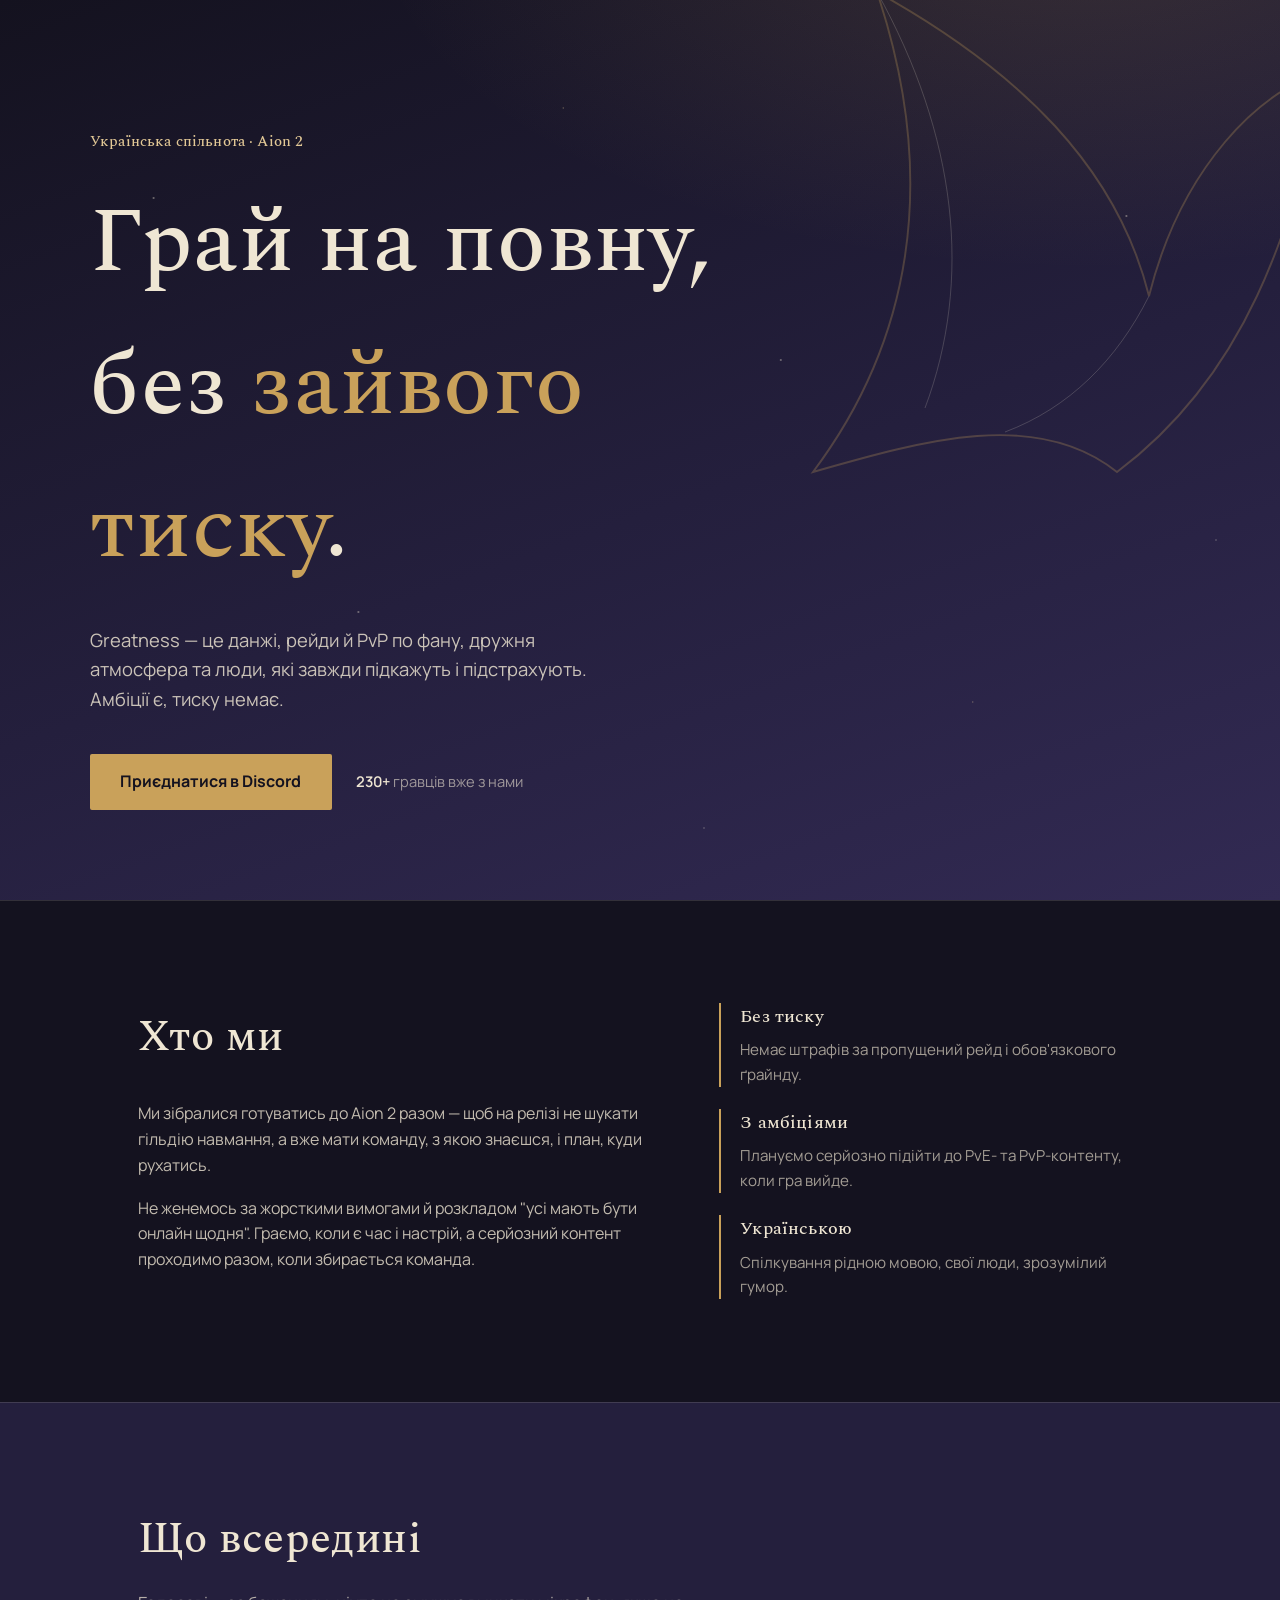
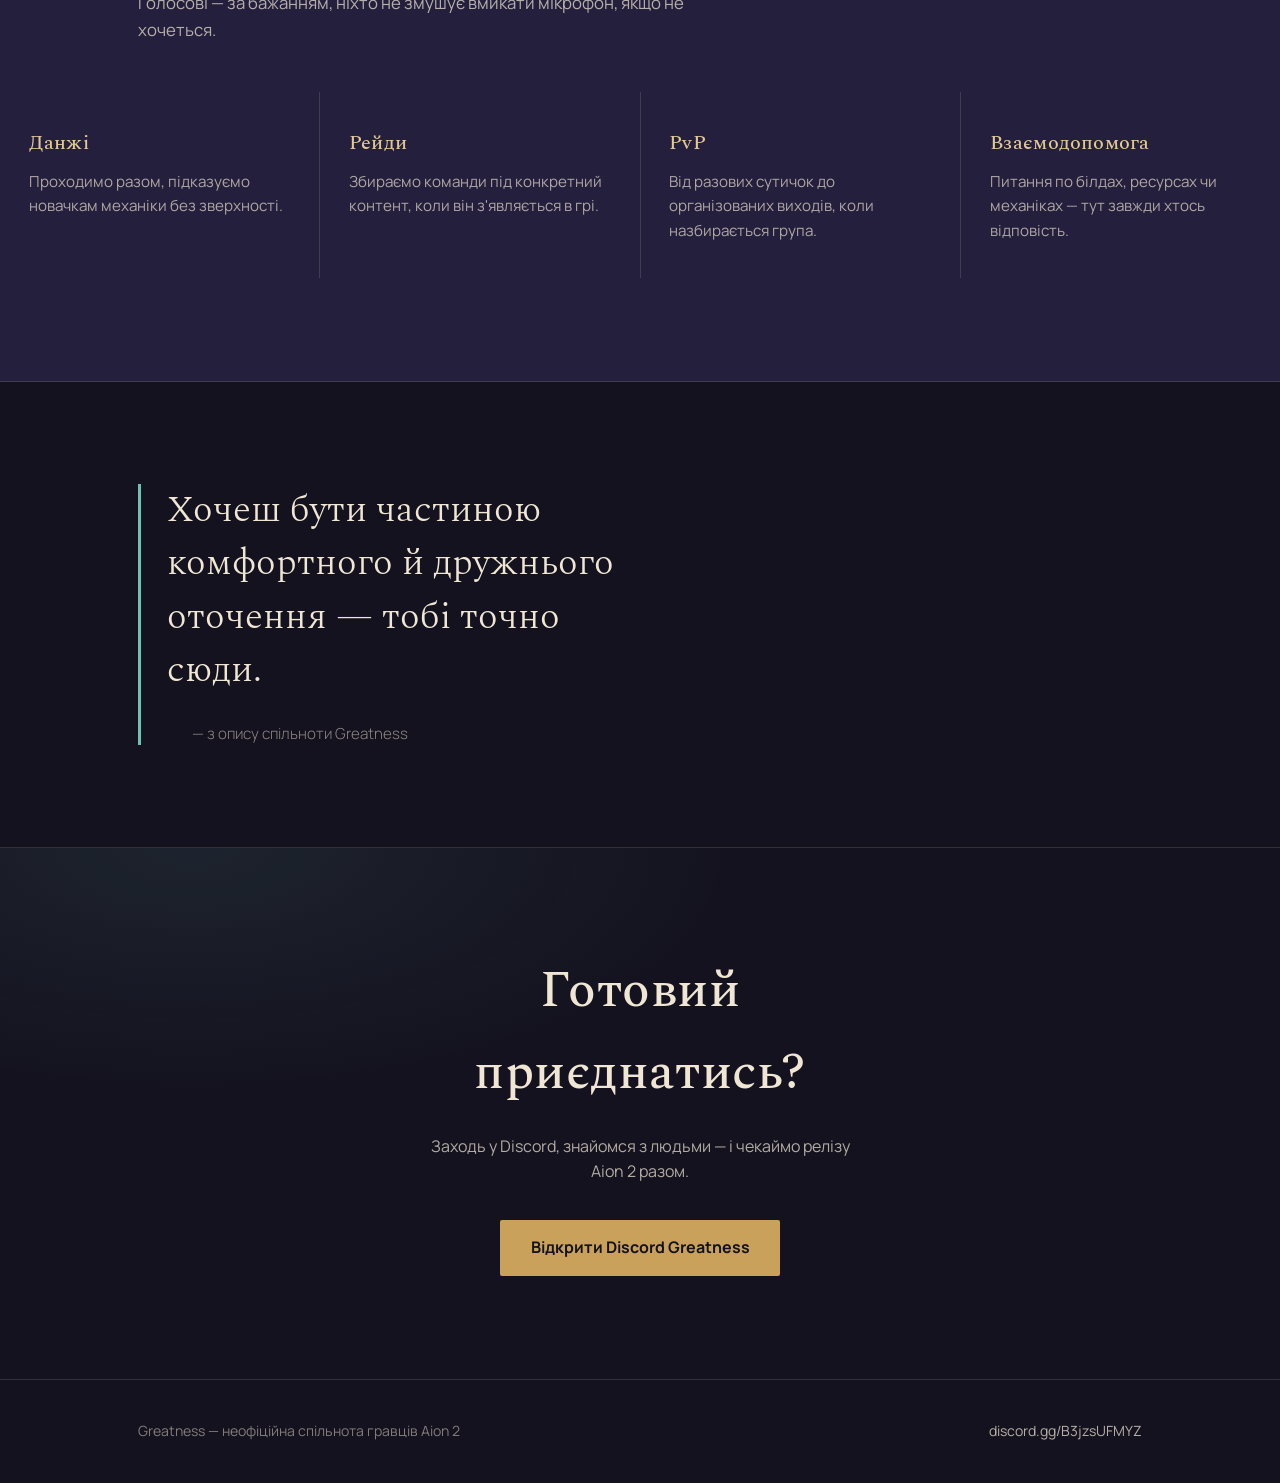
==== index.html @ 513e1561 "Add files via upload" ====
<!DOCTYPE html>
<html lang="uk">
<head>
<meta charset="UTF-8">
<meta name="viewport" content="width=device-width, initial-scale=1.0">
<title>Greatness — українська спільнота Aion 2</title>
<meta name="description" content="Greatness — українська ігрова спільнота Aion 2. Данжі, рейди, PvP, дружня атмосфера без зайвого тиску.">
<link rel="preconnect" href="https://fonts.googleapis.com">
<link rel="preconnect" href="https://fonts.gstatic.com" crossorigin>
<link href="https://fonts.googleapis.com/css2?family=Spectral:wght@300;400;500;600&family=Manrope:wght@400;500;600;700&display=swap" rel="stylesheet">
<style>
  :root{
    --ink: #14121f;
    --twilight: #241f3d;
    --twilight-2: #322a53;
    --gold: #c9a15a;
    --gold-soft: #e2c896;
    --parchment: #efe6d3;
    --teal: #6fbfb3;
    --line: rgba(239,230,211,0.14);
    --max: 1100px;
  }

  *{box-sizing:border-box;}
  html{scroll-behavior:smooth;}
  body{
    margin:0;
    background:var(--ink);
    color:var(--parchment);
    font-family:'Manrope', sans-serif;
    font-size:16px;
    line-height:1.6;
    -webkit-font-smoothing:antialiased;
  }
  h1,h2,h3,.serif{
    font-family:'Spectral', serif;
    font-weight:500;
    margin:0;
    letter-spacing:0.01em;
  }
  a{color:inherit;}
  img,svg{display:block;max-width:100%;}
  .wrap{max-width:var(--max); margin:0 auto; padding:0 clamp(1.25rem, 4vw, 3rem);}

  /* ---------- HERO ---------- */
  .hero{
    position:relative;
    min-height:100svh;
    display:flex;
    align-items:center;
    overflow:hidden;
    background:
      radial-gradient(1200px 600px at 85% -10%, rgba(201,161,90,0.16), transparent 60%),
      linear-gradient(160deg, var(--ink) 0%, var(--twilight) 55%, var(--twilight-2) 100%);
  }
  .stars{
    position:absolute; inset:0;
    background-image:
      radial-gradient(1.5px 1.5px at 12% 22%, var(--parchment), transparent),
      radial-gradient(1.5px 1.5px at 28% 68%, var(--parchment), transparent),
      radial-gradient(1px 1px at 44% 12%, var(--gold-soft), transparent),
      radial-gradient(1.5px 1.5px at 61% 40%, var(--parchment), transparent),
      radial-gradient(1px 1px at 76% 78%, var(--gold-soft), transparent),
      radial-gradient(1.5px 1.5px at 88% 24%, var(--parchment), transparent),
      radial-gradient(1px 1px at 95% 60%, var(--parchment), transparent),
      radial-gradient(1.5px 1.5px at 20% 88%, var(--gold-soft), transparent),
      radial-gradient(1px 1px at 55% 92%, var(--parchment), transparent);
    opacity:0.55;
    pointer-events:none;
  }
  .wing{
    position:absolute;
    top:-8%;
    right:-6%;
    width:min(60vw, 640px);
    opacity:0.5;
    pointer-events:none;
  }
  .hero-inner{
    position:relative;
    z-index:1;
    width:100%;
    padding:7.5rem 0 5rem;
  }
  .kicker{
    font-size:0.95rem;
    color:var(--gold-soft);
    margin-bottom:1.1rem;
  }
  .hero h1{
    font-size:clamp(3rem, 8vw, 5.6rem);
    color:var(--parchment);
    max-width:14ch;
  }
  .hero h1 em{
    font-style:normal;
    color:var(--gold);
  }
  .hero p.lede{
    margin-top:1.5rem;
    max-width:46ch;
    font-size:1.15rem;
    color:rgba(239,230,211,0.82);
  }
  .hero-actions{
    margin-top:2.5rem;
    display:flex;
    align-items:center;
    gap:1.5rem;
    flex-wrap:wrap;
  }
  .btn{
    display:inline-flex;
    align-items:center;
    gap:0.6rem;
    background:var(--gold);
    color:var(--ink);
    text-decoration:none;
    font-family:'Manrope', sans-serif;
    font-weight:700;
    font-size:1rem;
    padding:0.95rem 1.9rem;
    border-radius:2px;
    transition:transform 0.15s ease, background 0.15s ease;
  }
  .btn:hover{background:var(--gold-soft); transform:translateY(-1px);}
  .btn:focus-visible{outline:2px solid var(--teal); outline-offset:3px;}
  .stat{
    font-size:0.92rem;
    color:rgba(239,230,211,0.6);
  }
  .stat strong{color:var(--parchment); font-weight:600;}

  /* ---------- SECTION SHARED ---------- */
  section{padding:clamp(4rem, 8vw, 7rem) 0;}
  .section-head{
    max-width:56ch;
    margin-bottom:3rem;
  }
  .section-head h2{
    font-size:clamp(2rem, 4vw, 2.7rem);
    color:var(--parchment);
  }
  .section-head p{
    margin-top:1rem;
    color:rgba(239,230,211,0.72);
    font-size:1.05rem;
  }

  /* ---------- ABOUT ---------- */
  .about{border-top:1px solid var(--line);}
  .about-grid{
    display:grid;
    grid-template-columns:1.1fr 0.9fr;
    gap:clamp(2rem, 5vw, 5rem);
    align-items:start;
  }
  .about-grid p{
    color:rgba(239,230,211,0.8);
    margin:0 0 1.1rem;
    max-width:52ch;
  }
  .pillars{
    display:flex;
    flex-direction:column;
    gap:1.4rem;
  }
  .pillar{
    border-left:2px solid var(--gold);
    padding-left:1.2rem;
  }
  .pillar h3{
    font-size:1.15rem;
    color:var(--parchment);
    margin-bottom:0.35rem;
  }
  .pillar p{
    margin:0;
    font-size:0.95rem;
    color:rgba(239,230,211,0.65);
  }

  /* ---------- OFFER ---------- */
  .offer{background:var(--twilight); border-top:1px solid var(--line); border-bottom:1px solid var(--line);}
  .offer-grid{
    display:grid;
    grid-template-columns:repeat(auto-fit, minmax(230px, 1fr));
    gap:1px;
    background:var(--line);
  }
  .offer-card{
    background:var(--twilight);
    padding:2.2rem 1.8rem;
  }
  .offer-card h3{
    color:var(--gold-soft);
    font-size:1.25rem;
    margin-bottom:0.7rem;
  }
  .offer-card p{
    margin:0;
    color:rgba(239,230,211,0.68);
    font-size:0.95rem;
  }

  /* ---------- VIBE / QUOTE ---------- */
  .vibe{text-align:left;}
  .vibe blockquote{
    margin:0;
    font-family:'Spectral', serif;
    font-weight:300;
    font-size:clamp(1.6rem, 3.4vw, 2.3rem);
    line-height:1.45;
    max-width:26ch;
    color:var(--parchment);
    position:relative;
    padding-left:1.6rem;
    border-left:3px solid var(--teal);
  }
  .vibe cite{
    display:block;
    margin-top:1.6rem;
    font-style:normal;
    font-family:'Manrope', sans-serif;
    font-size:0.95rem;
    color:rgba(239,230,211,0.55);
    padding-left:1.6rem;
  }

  /* ---------- JOIN ---------- */
  .join{
    border-top:1px solid var(--line);
    background:
      radial-gradient(900px 400px at 15% 0%, rgba(111,191,179,0.10), transparent 60%),
      var(--ink);
    text-align:center;
  }
  .join h2{
    font-size:clamp(2.1rem, 5vw, 3.2rem);
    max-width:18ch;
    margin:0 auto;
  }
  .join p{
    margin:1.2rem auto 2.2rem;
    max-width:44ch;
    color:rgba(239,230,211,0.72);
  }

  footer{
    border-top:1px solid var(--line);
    padding:2.5rem 0;
  }
  .footer-row{
    display:flex;
    justify-content:space-between;
    align-items:center;
    flex-wrap:wrap;
    gap:1rem;
    font-size:0.88rem;
    color:rgba(239,230,211,0.5);
  }
  .footer-row a{
    color:rgba(239,230,211,0.75);
    text-decoration:none;
    border-bottom:1px solid transparent;
  }
  .footer-row a:hover{border-color:currentColor;}

  @media (max-width:760px){
    .about-grid{grid-template-columns:1fr;}
    .hero{min-height:auto; padding-top:2rem;}
    .hero-inner{padding:5.5rem 0 3.5rem;}
  }

  @media (prefers-reduced-motion: reduce){
    html{scroll-behavior:auto;}
    .btn{transition:none;}
  }
</style>
</head>
<body>

<header class="hero">
  <div class="stars" aria-hidden="true"></div>
  <svg class="wing" viewBox="0 0 400 400" aria-hidden="true">
    <path d="M60 340 C 120 260, 140 160, 100 40 C 190 90, 250 150, 270 230 C 290 150, 340 100, 380 90 C 360 190, 330 280, 250 340 C 200 300, 130 320, 60 340 Z"
          fill="none" stroke="#c9a15a" stroke-width="1.2" opacity="0.55"/>
    <path d="M100 40 C 150 130, 160 220, 130 300" fill="none" stroke="#efe6d3" stroke-width="0.6" opacity="0.4"/>
    <path d="M270 230 C 250 270, 220 300, 180 315" fill="none" stroke="#efe6d3" stroke-width="0.6" opacity="0.4"/>
  </svg>
  <div class="wrap hero-inner">
    <p class="kicker serif">Українська спільнота · Aion 2</p>
    <h1>Грай на повну, без <em>зайвого тиску</em>.</h1>
    <p class="lede">Greatness — це данжі, рейди й PvP по фану, дружня атмосфера та люди, які завжди підкажуть і підстрахують. Амбіції є, тиску немає.</p>
    <div class="hero-actions">
      <a class="btn" href="https://discord.gg/B3jzsUFMYZ" target="_blank" rel="noopener">Приєднатися в Discord</a>
      <span class="stat"><strong>230+</strong> гравців вже з нами</span>
    </div>
  </div>
</header>

<main>

  <section class="about">
    <div class="wrap about-grid">
      <div>
        <div class="section-head" style="margin-bottom:1.8rem;">
          <h2>Хто ми</h2>
        </div>
        <p>Ми зібралися готуватись до Aion 2 разом — щоб на релізі не шукати гільдію навмання, а вже мати команду, з якою знаєшся, і план, куди рухатись.</p>
        <p>Не женемось за жорсткими вимогами й розкладом "усі мають бути онлайн щодня". Граємо, коли є час і настрій, а серйозний контент проходимо разом, коли збирається команда.</p>
      </div>
      <div class="pillars">
        <div class="pillar">
          <h3>Без тиску</h3>
          <p>Немає штрафів за пропущений рейд і обов'язкового ґрайнду.</p>
        </div>
        <div class="pillar">
          <h3>З амбіціями</h3>
          <p>Плануємо серйозно підійти до PvE- та PvP-контенту, коли гра вийде.</p>
        </div>
        <div class="pillar">
          <h3>Українською</h3>
          <p>Спілкування рідною мовою, свої люди, зрозумілий гумор.</p>
        </div>
      </div>
    </div>
  </section>

  <section class="offer">
    <div class="wrap">
      <div class="section-head">
        <h2>Що всередині</h2>
        <p>Голосові — за бажанням, ніхто не змушує вмикати мікрофон, якщо не хочеться.</p>
      </div>
    </div>
    <div class="offer-grid">
      <div class="offer-card">
        <h3>Данжі</h3>
        <p>Проходимо разом, підказуємо новачкам механіки без зверхності.</p>
      </div>
      <div class="offer-card">
        <h3>Рейди</h3>
        <p>Збираємо команди під конкретний контент, коли він з'являється в грі.</p>
      </div>
      <div class="offer-card">
        <h3>PvP</h3>
        <p>Від разових сутичок до організованих виходів, коли назбирається група.</p>
      </div>
      <div class="offer-card">
        <h3>Взаємодопомога</h3>
        <p>Питання по білдах, ресурсах чи механіках — тут завжди хтось відповість.</p>
      </div>
    </div>
  </section>

  <section class="vibe">
    <div class="wrap">
      <blockquote>
        Хочеш бути частиною комфортного й дружнього оточення — тобі точно сюди.
        <cite>— з опису спільноти Greatness</cite>
      </blockquote>
    </div>
  </section>

  <section class="join">
    <div class="wrap">
      <h2 class="serif">Готовий приєднатись?</h2>
      <p>Заходь у Discord, знайомся з людьми — і чекаймо релізу Aion 2 разом.</p>
      <a class="btn" href="https://discord.gg/B3jzsUFMYZ" target="_blank" rel="noopener">Відкрити Discord Greatness</a>
    </div>
  </section>

</main>

<footer>
  <div class="wrap footer-row">
    <span>Greatness — неофіційна спільнота гравців Aion 2</span>
    <a href="https://discord.gg/B3jzsUFMYZ" target="_blank" rel="noopener">discord.gg/B3jzsUFMYZ</a>
  </div>
</footer>

</body>
</html>
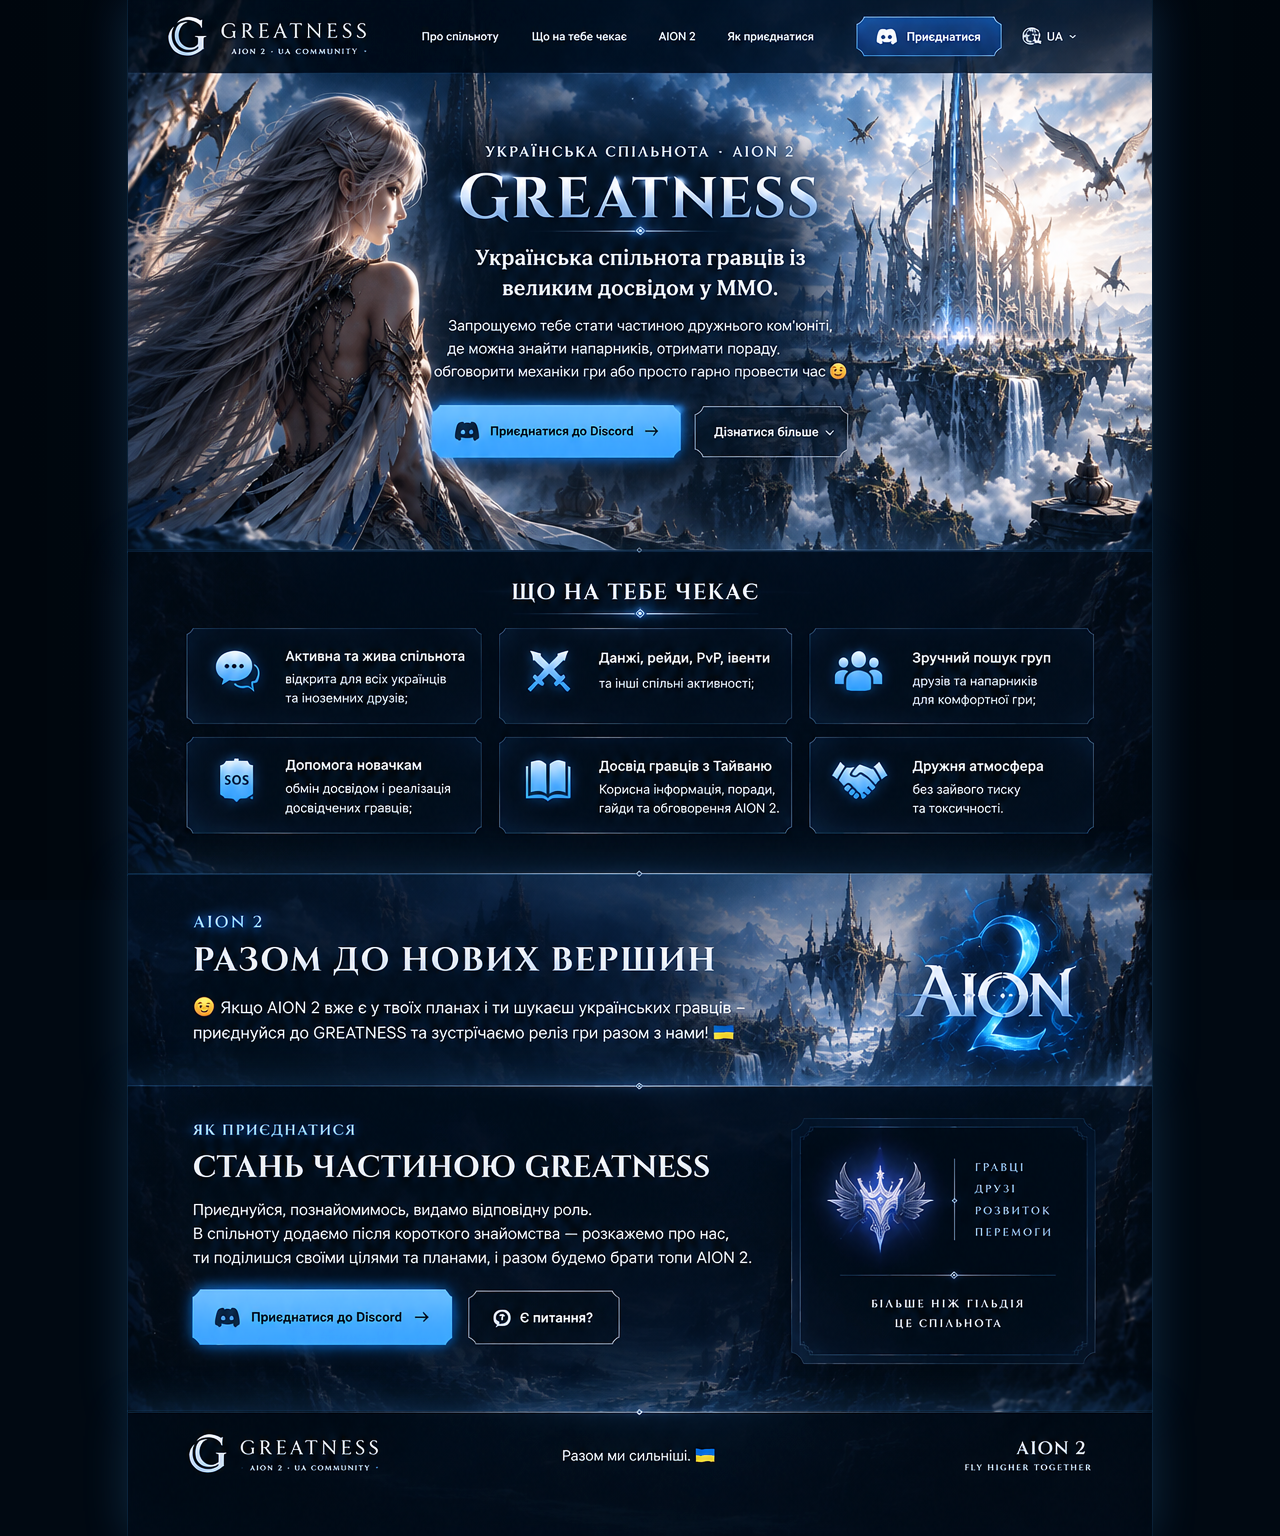
==== commit 42848a60: "Update index.html" ====
--- a/index.html
+++ b/index.html
@@ -1,384 +1,343 @@
-<!DOCTYPE html>
+<!doctype html>
 <html lang="uk">
 <head>
-<meta charset="UTF-8">
-<meta name="viewport" content="width=device-width, initial-scale=1.0">
-<title>Greatness — українська спільнота Aion 2</title>
-<meta name="description" content="Greatness — українська ігрова спільнота Aion 2. Данжі, рейди, PvP, дружня атмосфера без зайвого тиску.">
-<link rel="preconnect" href="https://fonts.googleapis.com">
-<link rel="preconnect" href="https://fonts.gstatic.com" crossorigin>
-<link href="https://fonts.googleapis.com/css2?family=Spectral:wght@300;400;500;600&family=Manrope:wght@400;500;600;700&display=swap" rel="stylesheet">
-<style>
-  :root{
-    --ink: #14121f;
-    --twilight: #241f3d;
-    --twilight-2: #322a53;
-    --gold: #c9a15a;
-    --gold-soft: #e2c896;
-    --parchment: #efe6d3;
-    --teal: #6fbfb3;
-    --line: rgba(239,230,211,0.14);
-    --max: 1100px;
-  }
-
-  *{box-sizing:border-box;}
-  html{scroll-behavior:smooth;}
-  body{
-    margin:0;
-    background:var(--ink);
-    color:var(--parchment);
-    font-family:'Manrope', sans-serif;
-    font-size:16px;
-    line-height:1.6;
-    -webkit-font-smoothing:antialiased;
-  }
-  h1,h2,h3,.serif{
-    font-family:'Spectral', serif;
-    font-weight:500;
-    margin:0;
-    letter-spacing:0.01em;
-  }
-  a{color:inherit;}
-  img,svg{display:block;max-width:100%;}
-  .wrap{max-width:var(--max); margin:0 auto; padding:0 clamp(1.25rem, 4vw, 3rem);}
-
-  /* ---------- HERO ---------- */
-  .hero{
-    position:relative;
-    min-height:100svh;
-    display:flex;
-    align-items:center;
-    overflow:hidden;
-    background:
-      radial-gradient(1200px 600px at 85% -10%, rgba(201,161,90,0.16), transparent 60%),
-      linear-gradient(160deg, var(--ink) 0%, var(--twilight) 55%, var(--twilight-2) 100%);
-  }
-  .stars{
-    position:absolute; inset:0;
-    background-image:
-      radial-gradient(1.5px 1.5px at 12% 22%, var(--parchment), transparent),
-      radial-gradient(1.5px 1.5px at 28% 68%, var(--parchment), transparent),
-      radial-gradient(1px 1px at 44% 12%, var(--gold-soft), transparent),
-      radial-gradient(1.5px 1.5px at 61% 40%, var(--parchment), transparent),
-      radial-gradient(1px 1px at 76% 78%, var(--gold-soft), transparent),
-      radial-gradient(1.5px 1.5px at 88% 24%, var(--parchment), transparent),
-      radial-gradient(1px 1px at 95% 60%, var(--parchment), transparent),
-      radial-gradient(1.5px 1.5px at 20% 88%, var(--gold-soft), transparent),
-      radial-gradient(1px 1px at 55% 92%, var(--parchment), transparent);
-    opacity:0.55;
-    pointer-events:none;
-  }
-  .wing{
-    position:absolute;
-    top:-8%;
-    right:-6%;
-    width:min(60vw, 640px);
-    opacity:0.5;
-    pointer-events:none;
-  }
-  .hero-inner{
-    position:relative;
-    z-index:1;
-    width:100%;
-    padding:7.5rem 0 5rem;
-  }
-  .kicker{
-    font-size:0.95rem;
-    color:var(--gold-soft);
-    margin-bottom:1.1rem;
-  }
-  .hero h1{
-    font-size:clamp(3rem, 8vw, 5.6rem);
-    color:var(--parchment);
-    max-width:14ch;
-  }
-  .hero h1 em{
-    font-style:normal;
-    color:var(--gold);
-  }
-  .hero p.lede{
-    margin-top:1.5rem;
-    max-width:46ch;
-    font-size:1.15rem;
-    color:rgba(239,230,211,0.82);
-  }
-  .hero-actions{
-    margin-top:2.5rem;
-    display:flex;
-    align-items:center;
-    gap:1.5rem;
-    flex-wrap:wrap;
-  }
-  .btn{
-    display:inline-flex;
-    align-items:center;
-    gap:0.6rem;
-    background:var(--gold);
-    color:var(--ink);
-    text-decoration:none;
-    font-family:'Manrope', sans-serif;
-    font-weight:700;
-    font-size:1rem;
-    padding:0.95rem 1.9rem;
-    border-radius:2px;
-    transition:transform 0.15s ease, background 0.15s ease;
-  }
-  .btn:hover{background:var(--gold-soft); transform:translateY(-1px);}
-  .btn:focus-visible{outline:2px solid var(--teal); outline-offset:3px;}
-  .stat{
-    font-size:0.92rem;
-    color:rgba(239,230,211,0.6);
-  }
-  .stat strong{color:var(--parchment); font-weight:600;}
-
-  /* ---------- SECTION SHARED ---------- */
-  section{padding:clamp(4rem, 8vw, 7rem) 0;}
-  .section-head{
-    max-width:56ch;
-    margin-bottom:3rem;
-  }
-  .section-head h2{
-    font-size:clamp(2rem, 4vw, 2.7rem);
-    color:var(--parchment);
-  }
-  .section-head p{
-    margin-top:1rem;
-    color:rgba(239,230,211,0.72);
-    font-size:1.05rem;
-  }
-
-  /* ---------- ABOUT ---------- */
-  .about{border-top:1px solid var(--line);}
-  .about-grid{
-    display:grid;
-    grid-template-columns:1.1fr 0.9fr;
-    gap:clamp(2rem, 5vw, 5rem);
-    align-items:start;
-  }
-  .about-grid p{
-    color:rgba(239,230,211,0.8);
-    margin:0 0 1.1rem;
-    max-width:52ch;
-  }
-  .pillars{
-    display:flex;
-    flex-direction:column;
-    gap:1.4rem;
-  }
-  .pillar{
-    border-left:2px solid var(--gold);
-    padding-left:1.2rem;
-  }
-  .pillar h3{
-    font-size:1.15rem;
-    color:var(--parchment);
-    margin-bottom:0.35rem;
-  }
-  .pillar p{
-    margin:0;
-    font-size:0.95rem;
-    color:rgba(239,230,211,0.65);
-  }
-
-  /* ---------- OFFER ---------- */
-  .offer{background:var(--twilight); border-top:1px solid var(--line); border-bottom:1px solid var(--line);}
-  .offer-grid{
-    display:grid;
-    grid-template-columns:repeat(auto-fit, minmax(230px, 1fr));
-    gap:1px;
-    background:var(--line);
-  }
-  .offer-card{
-    background:var(--twilight);
-    padding:2.2rem 1.8rem;
-  }
-  .offer-card h3{
-    color:var(--gold-soft);
-    font-size:1.25rem;
-    margin-bottom:0.7rem;
-  }
-  .offer-card p{
-    margin:0;
-    color:rgba(239,230,211,0.68);
-    font-size:0.95rem;
-  }
-
-  /* ---------- VIBE / QUOTE ---------- */
-  .vibe{text-align:left;}
-  .vibe blockquote{
-    margin:0;
-    font-family:'Spectral', serif;
-    font-weight:300;
-    font-size:clamp(1.6rem, 3.4vw, 2.3rem);
-    line-height:1.45;
-    max-width:26ch;
-    color:var(--parchment);
-    position:relative;
-    padding-left:1.6rem;
-    border-left:3px solid var(--teal);
-  }
-  .vibe cite{
-    display:block;
-    margin-top:1.6rem;
-    font-style:normal;
-    font-family:'Manrope', sans-serif;
-    font-size:0.95rem;
-    color:rgba(239,230,211,0.55);
-    padding-left:1.6rem;
-  }
-
-  /* ---------- JOIN ---------- */
-  .join{
-    border-top:1px solid var(--line);
-    background:
-      radial-gradient(900px 400px at 15% 0%, rgba(111,191,179,0.10), transparent 60%),
-      var(--ink);
-    text-align:center;
-  }
-  .join h2{
-    font-size:clamp(2.1rem, 5vw, 3.2rem);
-    max-width:18ch;
-    margin:0 auto;
-  }
-  .join p{
-    margin:1.2rem auto 2.2rem;
-    max-width:44ch;
-    color:rgba(239,230,211,0.72);
-  }
-
-  footer{
-    border-top:1px solid var(--line);
-    padding:2.5rem 0;
-  }
-  .footer-row{
-    display:flex;
-    justify-content:space-between;
-    align-items:center;
-    flex-wrap:wrap;
-    gap:1rem;
-    font-size:0.88rem;
-    color:rgba(239,230,211,0.5);
-  }
-  .footer-row a{
-    color:rgba(239,230,211,0.75);
-    text-decoration:none;
-    border-bottom:1px solid transparent;
-  }
-  .footer-row a:hover{border-color:currentColor;}
-
-  @media (max-width:760px){
-    .about-grid{grid-template-columns:1fr;}
-    .hero{min-height:auto; padding-top:2rem;}
-    .hero-inner{padding:5.5rem 0 3.5rem;}
-  }
-
-  @media (prefers-reduced-motion: reduce){
-    html{scroll-behavior:auto;}
-    .btn{transition:none;}
-  }
-</style>
+  <meta charset="utf-8">
+
+  <meta
+    name="viewport"
+    content="width=device-width, initial-scale=1"
+  >
+
+  <meta
+    name="theme-color"
+    content="#020b15"
+  >
+
+  <title>
+    GREATNESS — українська гільдія та спільнота AION 2
+  </title>
+
+  <meta
+    name="description"
+    content="GREATNESS — українська гільдія та спільнота AION 2. Знаходь українських гравців, напарників і групи для данжів, рейдів та PvP. Приєднуйся до спільноти."
+  >
+
+  <meta
+    name="robots"
+    content="index, follow"
+  >
+
+  <link
+    rel="canonical"
+    href="https://virheon.github.io/greatness-aion2/"
+  >
+
+  <!-- Open Graph -->
+  <meta
+    property="og:type"
+    content="website"
+  >
+
+  <meta
+    property="og:site_name"
+    content="GREATNESS"
+  >
+
+  <meta
+    property="og:locale"
+    content="uk_UA"
+  >
+
+  <meta
+    property="og:title"
+    content="GREATNESS — українська гільдія та спільнота AION 2"
+  >
+
+  <meta
+    property="og:description"
+    content="Українська спільнота та гільдія AION 2. Гравці, групи, данжі, рейди, PvP, гайди та спільна підготовка до гри."
+  >
+
+  <meta
+    property="og:url"
+    content="https://virheon.github.io/greatness-aion2/"
+  >
+
+  <meta
+    property="og:image"
+    content="https://virheon.github.io/greatness-aion2/assets/section-hero.png"
+  >
+
+  <meta
+    property="og:image:alt"
+    content="GREATNESS — українська спільнота AION 2"
+  >
+
+  <!-- Twitter / social preview -->
+  <meta
+    name="twitter:card"
+    content="summary_large_image"
+  >
+
+  <meta
+    name="twitter:title"
+    content="GREATNESS — українська гільдія та спільнота AION 2"
+  >
+
+  <meta
+    name="twitter:description"
+    content="Українська спільнота гравців AION 2. Напарники, групи, данжі, рейди, PvP та спільна підготовка до гри."
+  >
+
+  <meta
+    name="twitter:image"
+    content="https://virheon.github.io/greatness-aion2/assets/section-hero.png"
+  >
+
+  <link
+    rel="stylesheet"
+    href="styles.css"
+  >
 </head>
+
 <body>
 
-<header class="hero">
-  <div class="stars" aria-hidden="true"></div>
-  <svg class="wing" viewBox="0 0 400 400" aria-hidden="true">
-    <path d="M60 340 C 120 260, 140 160, 100 40 C 190 90, 250 150, 270 230 C 290 150, 340 100, 380 90 C 360 190, 330 280, 250 340 C 200 300, 130 320, 60 340 Z"
-          fill="none" stroke="#c9a15a" stroke-width="1.2" opacity="0.55"/>
-    <path d="M100 40 C 150 130, 160 220, 130 300" fill="none" stroke="#efe6d3" stroke-width="0.6" opacity="0.4"/>
-    <path d="M270 230 C 250 270, 220 300, 180 315" fill="none" stroke="#efe6d3" stroke-width="0.6" opacity="0.4"/>
-  </svg>
-  <div class="wrap hero-inner">
-    <p class="kicker serif">Українська спільнота · Aion 2</p>
-    <h1>Грай на повну, без <em>зайвого тиску</em>.</h1>
-    <p class="lede">Greatness — це данжі, рейди й PvP по фану, дружня атмосфера та люди, які завжди підкажуть і підстрахують. Амбіції є, тиску немає.</p>
-    <div class="hero-actions">
-      <a class="btn" href="https://discord.gg/B3jzsUFMYZ" target="_blank" rel="noopener">Приєднатися в Discord</a>
-      <span class="stat"><strong>230+</strong> гравців вже з нами</span>
-    </div>
-  </div>
-</header>
-
-<main>
-
-  <section class="about">
-    <div class="wrap about-grid">
-      <div>
-        <div class="section-head" style="margin-bottom:1.8rem;">
-          <h2>Хто ми</h2>
-        </div>
-        <p>Ми зібралися готуватись до Aion 2 разом — щоб на релізі не шукати гільдію навмання, а вже мати команду, з якою знаєшся, і план, куди рухатись.</p>
-        <p>Не женемось за жорсткими вимогами й розкладом "усі мають бути онлайн щодня". Граємо, коли є час і настрій, а серйозний контент проходимо разом, коли збирається команда.</p>
-      </div>
-      <div class="pillars">
-        <div class="pillar">
-          <h3>Без тиску</h3>
-          <p>Немає штрафів за пропущений рейд і обов'язкового ґрайнду.</p>
-        </div>
-        <div class="pillar">
-          <h3>З амбіціями</h3>
-          <p>Плануємо серйозно підійти до PvE- та PvP-контенту, коли гра вийде.</p>
-        </div>
-        <div class="pillar">
-          <h3>Українською</h3>
-          <p>Спілкування рідною мовою, свої люди, зрозумілий гумор.</p>
-        </div>
-      </div>
-    </div>
-  </section>
-
-  <section class="offer">
-    <div class="wrap">
-      <div class="section-head">
-        <h2>Що всередині</h2>
-        <p>Голосові — за бажанням, ніхто не змушує вмикати мікрофон, якщо не хочеться.</p>
-      </div>
-    </div>
-    <div class="offer-grid">
-      <div class="offer-card">
-        <h3>Данжі</h3>
-        <p>Проходимо разом, підказуємо новачкам механіки без зверхності.</p>
-      </div>
-      <div class="offer-card">
-        <h3>Рейди</h3>
-        <p>Збираємо команди під конкретний контент, коли він з'являється в грі.</p>
-      </div>
-      <div class="offer-card">
-        <h3>PvP</h3>
-        <p>Від разових сутичок до організованих виходів, коли назбирається група.</p>
-      </div>
-      <div class="offer-card">
-        <h3>Взаємодопомога</h3>
-        <p>Питання по білдах, ресурсах чи механіках — тут завжди хтось відповість.</p>
-      </div>
-    </div>
-  </section>
-
-  <section class="vibe">
-    <div class="wrap">
-      <blockquote>
-        Хочеш бути частиною комфортного й дружнього оточення — тобі точно сюди.
-        <cite>— з опису спільноти Greatness</cite>
-      </blockquote>
-    </div>
-  </section>
-
-  <section class="join">
-    <div class="wrap">
-      <h2 class="serif">Готовий приєднатись?</h2>
-      <p>Заходь у Discord, знайомся з людьми — і чекаймо релізу Aion 2 разом.</p>
-      <a class="btn" href="https://discord.gg/B3jzsUFMYZ" target="_blank" rel="noopener">Відкрити Discord Greatness</a>
-    </div>
-  </section>
-
-</main>
-
-<footer>
-  <div class="wrap footer-row">
-    <span>Greatness — неофіційна спільнота гравців Aion 2</span>
-    <a href="https://discord.gg/B3jzsUFMYZ" target="_blank" rel="noopener">discord.gg/B3jzsUFMYZ</a>
-  </div>
-</footer>
+  <main
+    class="page"
+    id="top"
+  >
+
+    <!-- =====================================================
+         COMMUNITY / HERO
+         ===================================================== -->
+
+    <section
+      class="visual hero"
+      id="community"
+      aria-labelledby="page-title"
+    >
+
+      <img
+        src="assets/section-hero.png"
+        alt="GREATNESS — українська гільдія та спільнота AION 2"
+        class="visual__image"
+      >
+
+      <!-- Основний H1 для пошукових систем.
+           Візуально прихований, щоб не змінювати дизайн. -->
+      <h1
+        id="page-title"
+        style="
+          position:absolute;
+          width:1px;
+          height:1px;
+          padding:0;
+          margin:-1px;
+          overflow:hidden;
+          clip:rect(0,0,0,0);
+          white-space:nowrap;
+          border:0;
+        "
+      >
+        GREATNESS — українська гільдія та спільнота AION 2
+      </h1>
+
+      <!-- Header navigation -->
+
+      <a
+        class="hotspot hotspot--community"
+        href="#community"
+        aria-label="Про спільноту GREATNESS"
+      ></a>
+
+      <a
+        class="hotspot hotspot--features-nav"
+        href="#features"
+        aria-label="Що на тебе чекає"
+      ></a>
+
+      <a
+        class="hotspot hotspot--aion-nav"
+        href="#aion"
+        aria-label="AION 2"
+      ></a>
+
+      <a
+        class="hotspot hotspot--join-nav"
+        href="#join"
+        aria-label="Як приєднатися до гільдії"
+      ></a>
+
+      <a
+        class="hotspot hotspot--header-discord"
+        href="https://discord.gg/B3jzsUFMYZ"
+        target="_blank"
+        rel="noopener noreferrer"
+        aria-label="Приєднатися до Discord GREATNESS"
+      ></a>
+
+      <!-- Hero buttons -->
+
+      <a
+        class="hotspot hotspot--hero-discord"
+        href="https://discord.gg/B3jzsUFMYZ"
+        target="_blank"
+        rel="noopener noreferrer"
+        aria-label="Приєднатися до Discord GREATNESS"
+      ></a>
+
+      <a
+        class="hotspot hotspot--hero-more"
+        href="#features"
+        aria-label="Дізнатися більше про GREATNESS"
+      ></a>
+
+    </section>
+
+
+    <!-- =====================================================
+         FEATURES
+         ===================================================== -->
+
+    <section
+      class="visual"
+      id="features"
+      aria-labelledby="features-title"
+    >
+
+      <img
+        src="assets/section-features.png"
+        alt="Що на тебе чекає у GREATNESS — українські гравці AION 2, групи, данжі, рейди, PvP та допомога"
+        class="visual__image"
+      >
+
+      <h2
+        id="features-title"
+        style="
+          position:absolute;
+          width:1px;
+          height:1px;
+          padding:0;
+          margin:-1px;
+          overflow:hidden;
+          clip:rect(0,0,0,0);
+          white-space:nowrap;
+          border:0;
+        "
+      >
+        Що на тебе чекає у GREATNESS
+      </h2>
+
+    </section>
+
+
+    <!-- =====================================================
+         AION 2
+         ===================================================== -->
+
+    <section
+      class="visual"
+      id="aion"
+      aria-labelledby="aion-title"
+    >
+
+      <img
+        src="assets/section-aion.png"
+        alt="AION 2 — разом до нових вершин з українською спільнотою GREATNESS"
+        class="visual__image"
+      >
+
+      <h2
+        id="aion-title"
+        style="
+          position:absolute;
+          width:1px;
+          height:1px;
+          padding:0;
+          margin:-1px;
+          overflow:hidden;
+          clip:rect(0,0,0,0);
+          white-space:nowrap;
+          border:0;
+        "
+      >
+        AION 2 — разом до нових вершин
+      </h2>
+
+    </section>
+
+
+    <!-- =====================================================
+         JOIN
+         ===================================================== -->
+
+    <section
+      class="visual"
+      id="join"
+      aria-labelledby="join-title"
+    >
+
+      <img
+        src="assets/section-join.png"
+        alt="Як приєднатися до GREATNESS — української гільдії AION 2"
+        class="visual__image"
+      >
+
+      <h2
+        id="join-title"
+        style="
+          position:absolute;
+          width:1px;
+          height:1px;
+          padding:0;
+          margin:-1px;
+          overflow:hidden;
+          clip:rect(0,0,0,0);
+          white-space:nowrap;
+          border:0;
+        "
+      >
+        Як приєднатися до GREATNESS
+      </h2>
+
+      <a
+        class="hotspot hotspot--join-discord"
+        href="https://discord.gg/B3jzsUFMYZ"
+        target="_blank"
+        rel="noopener noreferrer"
+        aria-label="Приєднатися до Discord GREATNESS"
+      ></a>
+
+      <a
+        class="hotspot hotspot--question"
+        href="mailto:greatness.aion2@gmail.com"
+        aria-label="Задати питання GREATNESS"
+      ></a>
+
+    </section>
+
+
+    <!-- =====================================================
+         FOOTER
+         ===================================================== -->
+
+    <footer
+      class="visual"
+      aria-label="GREATNESS — AION 2"
+    >
+
+      <img
+        src="assets/section-footer.png"
+        alt="GREATNESS — AION 2"
+        class="visual__image"
+      >
+
+    </footer>
+
+  </main>
+
+
+  <script src="script.js"></script>
 
 </body>
 </html>
--- a/styles.css
+++ b/styles.css
@@ -0,0 +1,219 @@
+:root {
+  --site-width: 1024px;
+  --page-bg: #010912;
+  --edge-blue: rgba(28, 91, 139, 0.18);
+  --glow: rgba(70, 160, 240, 0.22);
+}
+
+* {
+  box-sizing: border-box;
+}
+
+html {
+  scroll-behavior: smooth;
+}
+
+body {
+  margin: 0;
+  padding: 0;
+  background:
+    radial-gradient(
+      ellipse at center top,
+      rgba(16, 48, 76, 0.28) 0%,
+      rgba(3, 15, 26, 0.18) 35%,
+      #010912 72%
+    ),
+    #010912;
+  color: #fff;
+  overflow-x: hidden;
+  font-family: Arial, Helvetica, sans-serif;
+}
+
+body::before {
+  content: "";
+  position: fixed;
+  inset: 0;
+  pointer-events: none;
+  z-index: -1;
+  background:
+    linear-gradient(
+      90deg,
+      rgba(0, 0, 0, 0.28) 0%,
+      transparent 18%,
+      transparent 82%,
+      rgba(0, 0, 0, 0.28) 100%
+    );
+}
+
+::selection {
+  background: rgba(84, 166, 255, 0.35);
+}
+
+/* =========================================
+   MAIN PAGE
+   ========================================= */
+
+.page {
+  width: 100%;
+  margin: 0 auto;
+  padding: 0;
+}
+
+/*
+  Важливо:
+  сам сайт завжди тримається у своїх рідних 1024px.
+  На великих моніторах він НЕ розтягується,
+  тому графіка залишається чіткою.
+*/
+.visual {
+  position: relative;
+  width: var(--site-width);
+  max-width: 100%;
+  margin: 0 auto;
+  padding: 0;
+  line-height: 0;
+  scroll-margin-top: 1px;
+  background: #020b15;
+  box-shadow:
+    0 0 0 1px var(--edge-blue),
+    0 0 45px var(--glow);
+}
+
+.visual__image {
+  display: block;
+  width: 1024px;
+  max-width: 100%;
+  height: auto;
+  margin: 0;
+  padding: 0;
+  border: 0;
+  user-select: none;
+  -webkit-user-drag: none;
+}
+
+/* =========================================
+   CLICKABLE AREAS
+   ========================================= */
+
+.hotspot {
+  position: absolute;
+  z-index: 5;
+  display: block;
+  border-radius: 10px;
+  outline: none;
+  -webkit-tap-highlight-color: transparent;
+}
+
+.hotspot:focus-visible {
+  box-shadow:
+    0 0 0 2px rgba(151, 215, 255, 0.95),
+    0 0 24px rgba(95, 181, 255, 0.6);
+}
+
+/* =========================================
+   HEADER
+   Hero source: 1024 × 552
+   ========================================= */
+
+.hotspot--community {
+  left: 27.6%;
+  top: 4.7%;
+  width: 10.1%;
+  height: 5%;
+}
+
+.hotspot--features-nav {
+  left: 39.1%;
+  top: 4.7%;
+  width: 10.8%;
+  height: 5%;
+}
+
+.hotspot--aion-nav {
+  left: 51.2%;
+  top: 4.7%;
+  width: 7%;
+  height: 5%;
+}
+
+.hotspot--join-nav {
+  left: 58.9%;
+  top: 4.7%;
+  width: 11%;
+  height: 5%;
+}
+
+.hotspot--header-discord {
+  left: 71%;
+  top: 2.7%;
+  width: 14.5%;
+  height: 7.1%;
+}
+
+/* =========================================
+   HERO BUTTONS
+   ========================================= */
+
+.hotspot--hero-discord {
+  left: 29.7%;
+  top: 73.5%;
+  width: 24.8%;
+  height: 11.2%;
+}
+
+.hotspot--hero-more {
+  left: 55.4%;
+  top: 73.5%;
+  width: 14.3%;
+  height: 11.2%;
+}
+
+/* =========================================
+   JOIN SECTION
+   Source: 1024 × 325
+   ========================================= */
+
+.hotspot--join-discord {
+  left: 6.1%;
+  top: 62.1%;
+  width: 25.4%;
+  height: 17.6%;
+}
+
+.hotspot--question {
+  left: 33%;
+  top: 62.1%;
+  width: 15%;
+  height: 17.6%;
+}
+
+/* =========================================
+   TABLET / MOBILE
+   ========================================= */
+
+@media (max-width: 1024px) {
+  body {
+    background: #020b15;
+  }
+
+  .visual {
+    width: 100%;
+    max-width: 1024px;
+    box-shadow: none;
+  }
+
+  .visual__image {
+    width: 100%;
+    max-width: 1024px;
+  }
+}
+
+/* =========================================
+   SMALL MOBILE
+   ========================================= */
+
+@media (max-width: 700px) {
+  .hotspot {
+    border-radius: 6px;
+  }
+}
